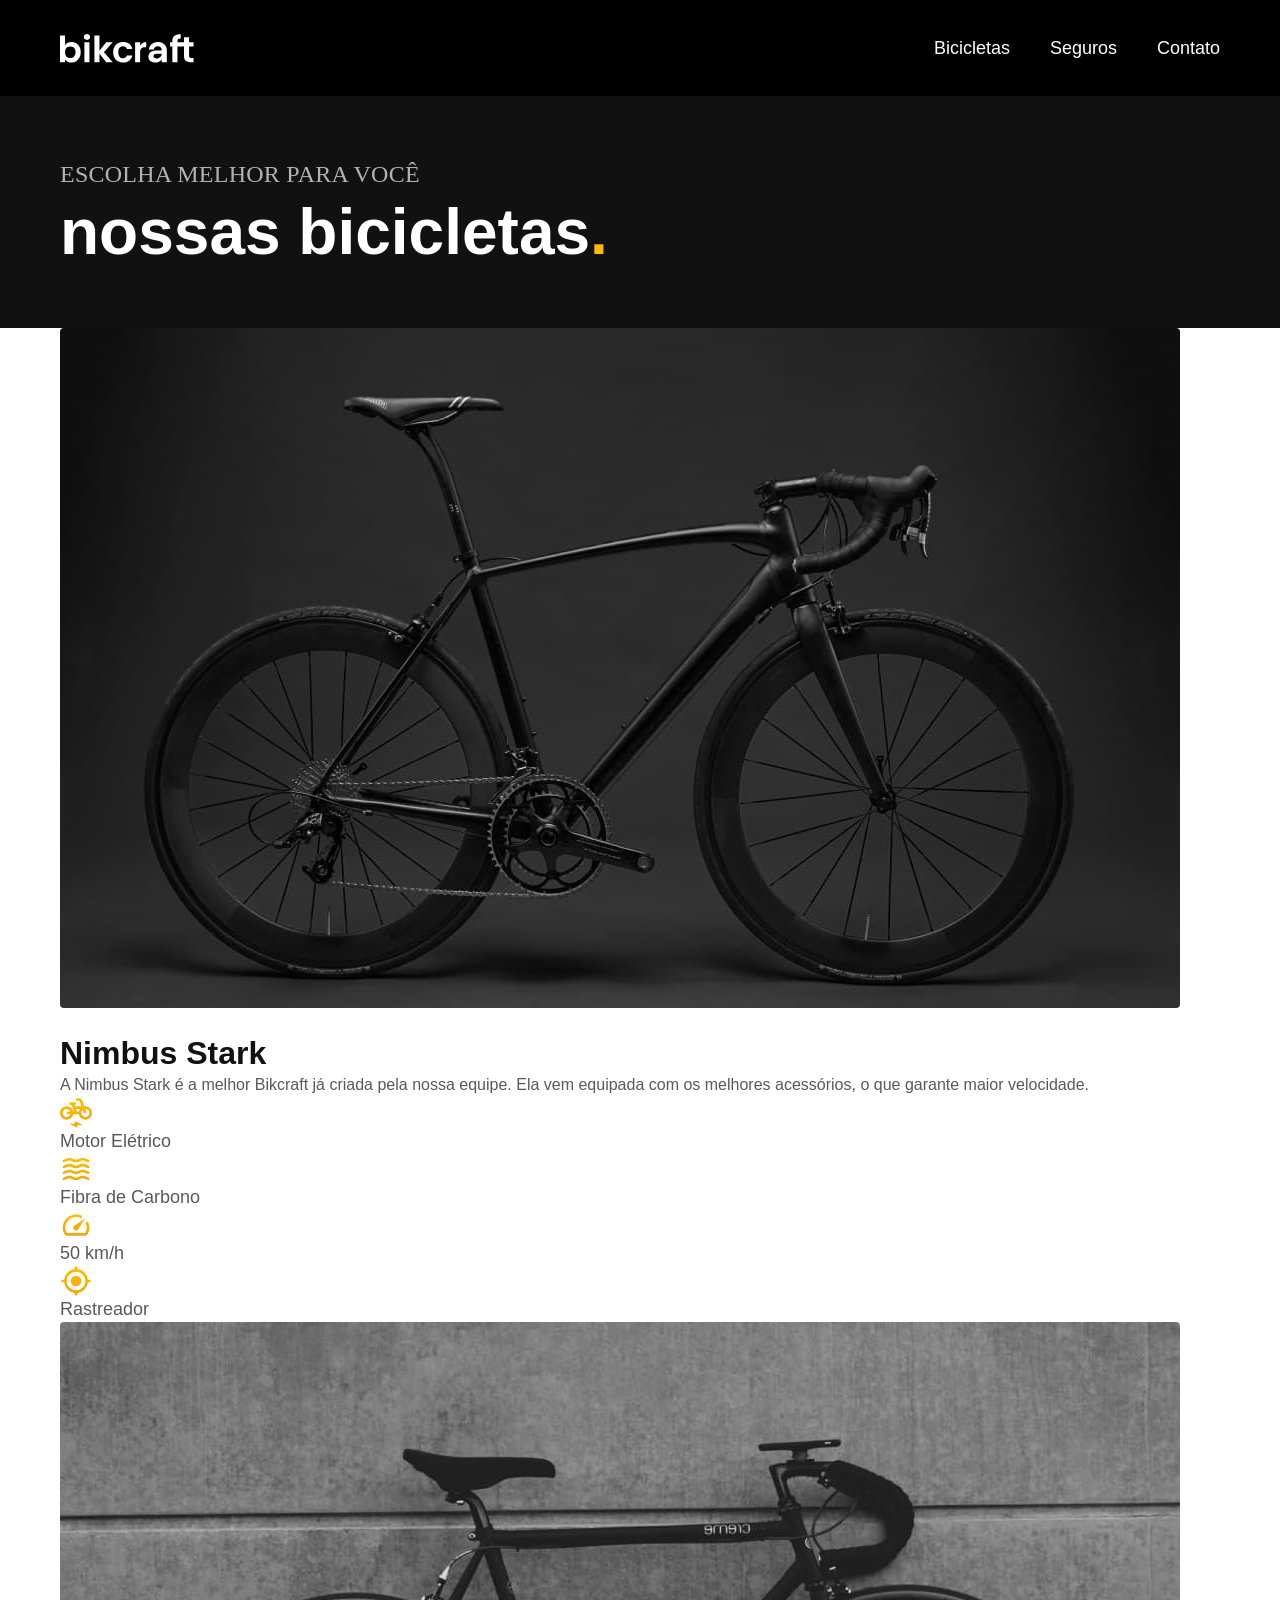
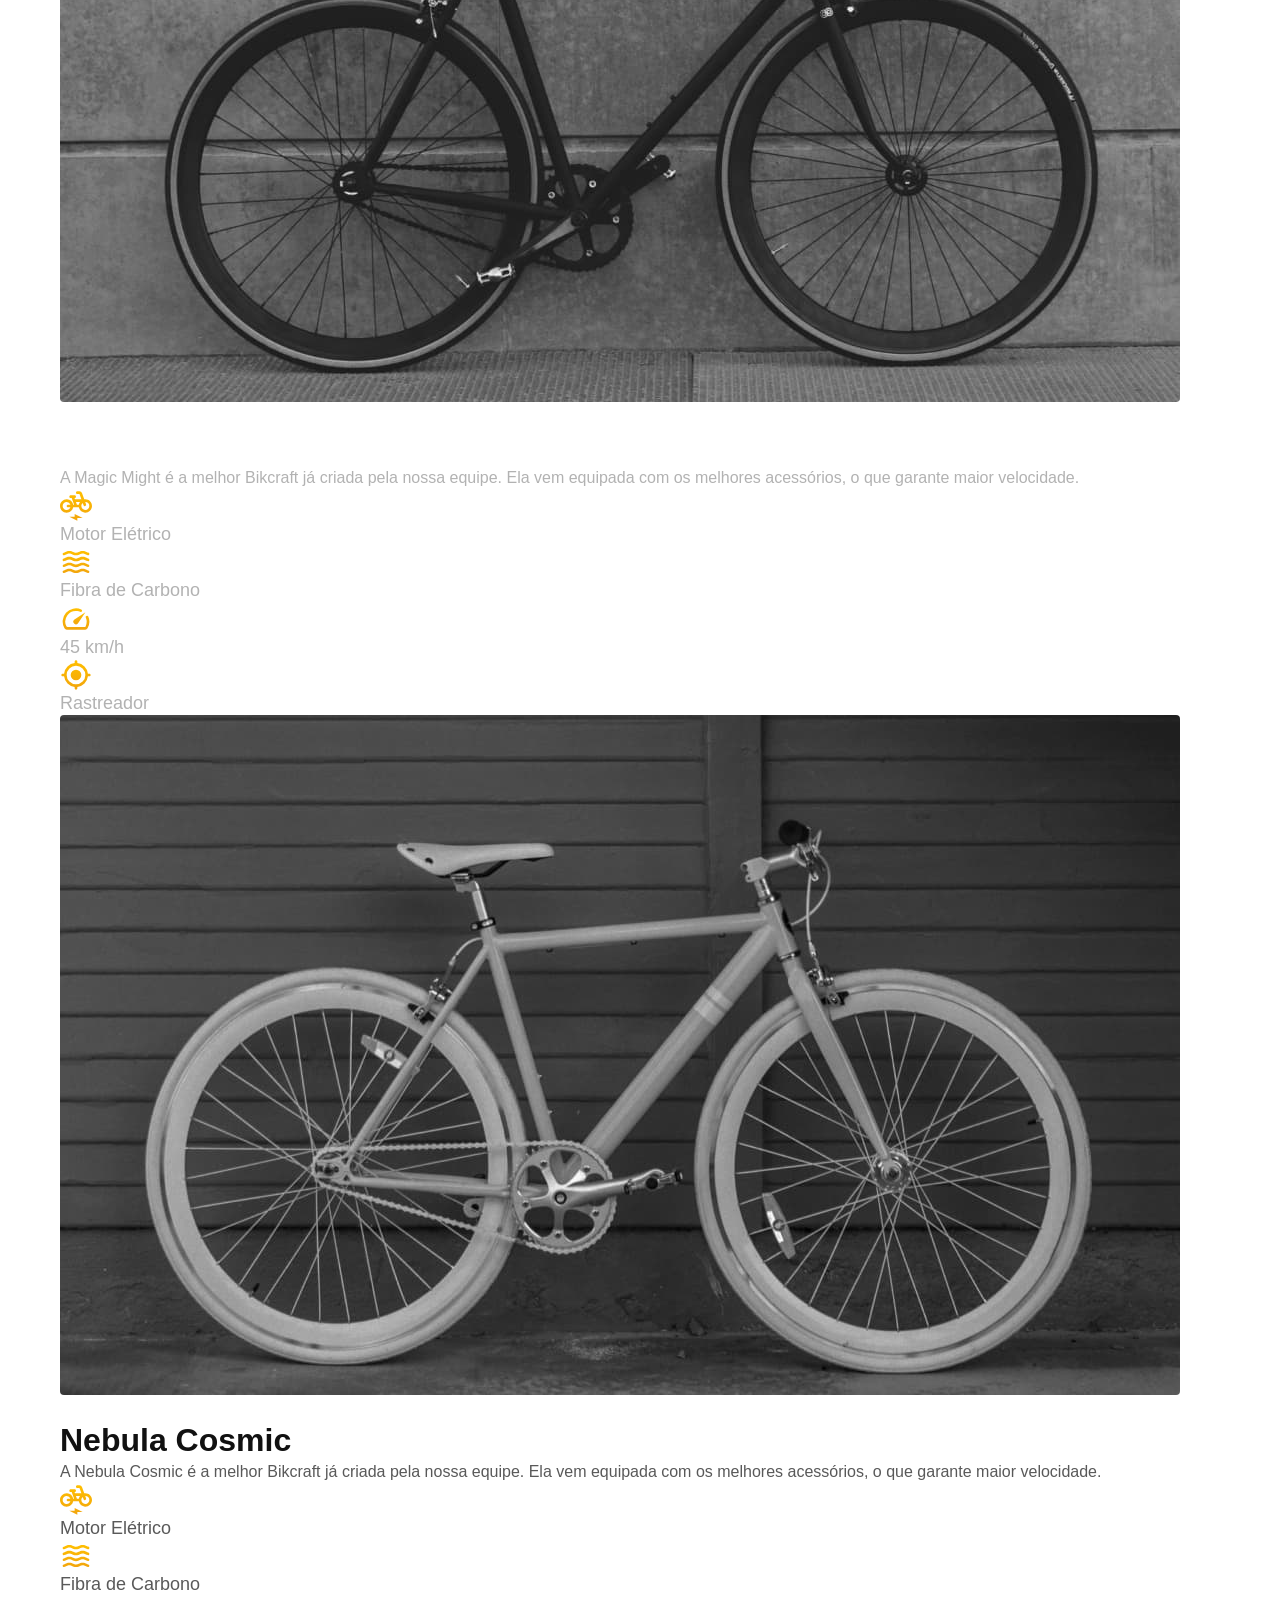
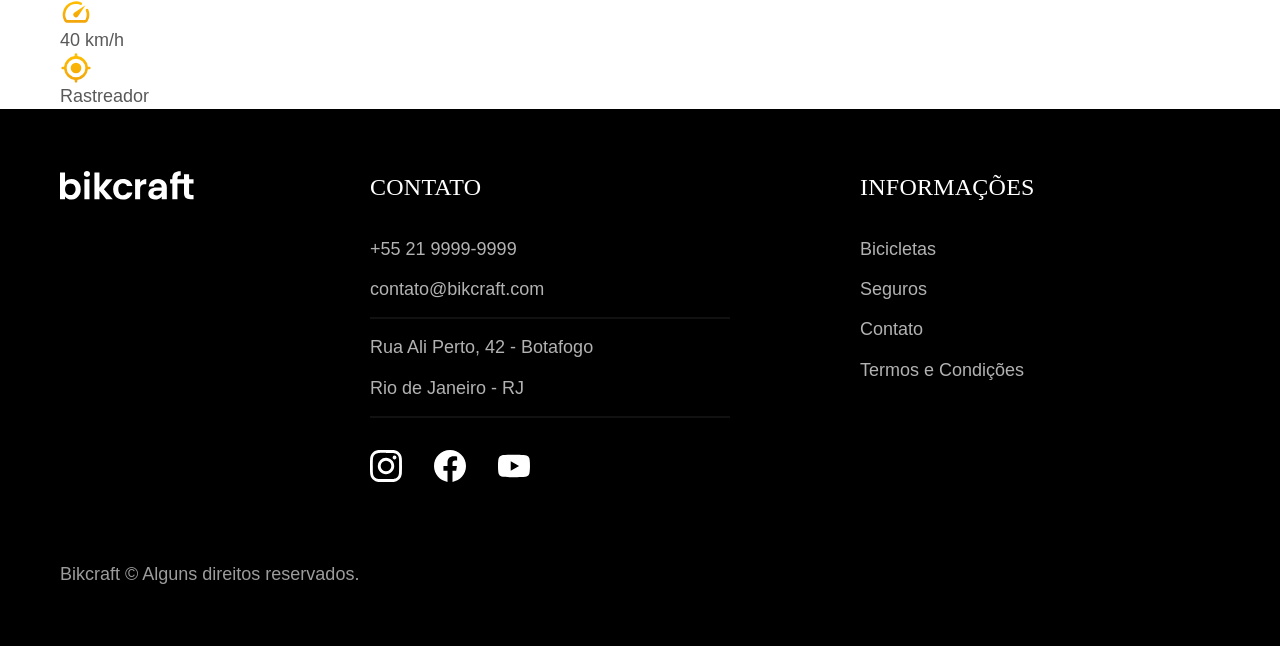
==== bicicletas.html @ 3b58ee76 "criando pagina de bicicletas" ====
<!DOCTYPE html>
<html lang="pt-br">

<head>
    <meta charset="UTF-8">
    <meta name="viewport" content="width=device-width, initial-scale=1.0">
    <title>Bicicletas| Bikcraft</title>
    <meta name="description" content="bicicleta">
    <link rel="stylesheet" href="./css/style.css">
    <!-- <link rel="preconnect" href="https://fonts.googleapis.com">
    <link rel="preconnect" href="https://fonts.gstatic.com" crossorigin>
    <link
        href="https://fonts.googleapis.com/css2?family=Poppins:wght@400;600&family=Roboto:wght@400;500&family=Merriweather:ital,wght@1,900&display=swap"
        rel="stylesheet"> -->
</head>

<body id="bicicletas">
    <header class="header-bg">
        <div class="header container">
            <a href="./">
                <img src="./img/bikcraft.svg" alt="Bikcraft">
            </a>
            <nav aria-label="primaria">
                <ul class="header-menu  font-1-m cor-0">
                    <li><a href="./bicicletas.html">Bicicletas</a></li>
                    <li><a href="./seguros.html">Seguros</a></li>
                    <li><a href="./contato.html">Contato</a></li>
                </ul>
            </nav>
        </div>
    </header>

    <main>
        <div class="titulo-bg">
            <div class="titulo container">
                <p class="font-2-l-b cor-5">Escolha melhor para você</p>
                <h1 class="font-1-xxl cor-0">nossas bicicletas<span class="cor-p1">.</span></h1>
            </div>
        </div>
        <div class="bicicletas-bg">
            <div class="bicicletas container">
                <div class="bicicletas-imagem">
                    <img src="./img/bicicletas/nimbus.jpg" alt="Bicicleta Preta">
                    <span class="font-2-m cor-0">R$ 4999</span>
                </div>
                <div class="bicicletas-conteudo">
                    <h2 class="font-1-xl">Nimbus Stark</h2>
                    <p class="font-2-s cor-8">A Nimbus Stark é a melhor Bikcraft já criada pela nossa equipe. Ela vem
                        equipada com os melhores acessórios, o que
                        garante maior velocidade.</p>
                    <ul class="font-1-m cor-8">
                        <li><img src="./img/icones/eletrica.svg" alt="">Motor Elétrico</li>
                        <li><img src="./img/icones/carbono.svg" alt="">Fibra de Carbono</li>
                        <li><img src="./img/icones/velocidade.svg" alt="">50 km/h</li>
                        <li><img src="./img/icones/rastreador.svg" alt="">Rastreador</li>
                    </ul>
                </div>
            </div>
        </div>

        <div class="bicicletas-bg">
            <div class="bicicletas container">
                <div class="bicicletas-imagem">
                    <img src="./img/bicicletas/magic.jpg" alt="Bicicleta Preta">
                    <span class="font-2-m cor-0">R$ 2499</span>
                </div>
                <div class="bicicletas-conteudo">
                    <h2 class="font-1-xl cor-0">Magic Might</h2>
                    <p class="font-2-s cor-5">A Magic Might é a melhor Bikcraft já criada pela nossa equipe. Ela vem
                        equipada com os melhores acessórios, o que garante maior velocidade.</p>
                    <ul class="font-1-m cor-5">
                        <li><img src="./img/icones/eletrica.svg" alt="">Motor Elétrico</li>
                        <li><img src="./img/icones/carbono.svg" alt="">Fibra de Carbono</li>
                        <li><img src="./img/icones/velocidade.svg" alt="">45 km/h</li>
                        <li><img src="./img/icones/rastreador.svg" alt="">Rastreador</li>
                    </ul>
                </div>
            </div>
        </div>

        <div class="bicicletas-bg">
            <div class="bicicletas container">
                <div class="bicicletas-imagem">
                    <img src="./img/bicicletas/nebula.jpg" alt="Bicicleta Preta">
                    <span class="font-2-m cor-0">R$ 3999</span>
                </div>
                <div class="bicicletas-conteudo">
                    <h2 class="font-1-xl">Nebula Cosmic</h2>
                    <p class="font-2-s cor-8">A Nebula Cosmic é a melhor Bikcraft já criada pela nossa equipe. Ela vem
                        equipada com os melhores acessórios, o que garante maior velocidade.</p>
                    <ul class="font-1-m cor-8">
                        <li><img src="./img/icones/eletrica.svg" alt="">Motor Elétrico</li>
                        <li><img src="./img/icones/carbono.svg" alt="">Fibra de Carbono</li>
                        <li><img src="./img/icones/velocidade.svg" alt="">40 km/h</li>
                        <li><img src="./img/icones/rastreador.svg" alt="">Rastreador</li>
                    </ul>
                </div>
            </div>
        </div>

    </main>

    <footer class="footer-bg">
        <div class="footer container">
            <img src="./img/bikcraft.svg" alt="bikcraft">
            <div class="footer-contato">
                <h3 class="font-2-l-b cor-0">Contato</h3>
                <ul class="font-2-m cor-5">
                    <li><a href="tel:+55 21 9999-9999">+55 21 9999-9999</a></li>
                    <li><a href="mailto:contato@bikcraft.com">contato@bikcraft.com</a></li>
                    <li>Rua Ali Perto, 42 - Botafogo</li>
                    <li>Rio de Janeiro - RJ</li>
                </ul>
                <div class="footer-redes">
                    <a href="./">
                        <img src="./img/redes/instagram.svg" alt="instagram">
                    </a>
                    <a href="./">
                        <img src="./img/redes/facebook.svg" alt="facebook">
                    </a>
                    <a href="./">
                        <img src="./img/redes/youtube.svg" alt="youtube">
                    </a>
                </div>
            </div>
            <div class="footer-informacoes">
                <h3 class="font-2-l-b cor-0">Informações</h3>
                <nav>
                    <ul class="font-1-m cor-5">
                        <li><a href="./bicicletas.html">Bicicletas</a></li>
                        <li><a href="./seguros.html">Seguros</a></li>
                        <li><a href="./contato.html">Contato</a></li>
                        <li><a href="./termos.html">Termos e Condições</a></li>
                    </ul>
                </nav>
            </div>
            <p class=" footer-copy  font-2-m cor-6">Bikcraft © Alguns direitos reservados.</p>
        </div>
    </footer>


</body>

</html>
---- css/style.css ----
@import './global/header.css';
@import './global/global.css';
@import './global/footer.css';
@import './home/introducao.css';
@import './utilidades/componentes.css';
@import './utilidades/tipografia.css';
@import './utilidades/cores.css';
@import './bicicletas/bicicletas-listas.css';
@import './bicicletas/bicicletas.css';
@import './home/tecnologia.css';
@import './home/parceiros.css';
@import './home/depoimento.css';
@import './seguros/seguros.css';
@import './termos/termos.css';
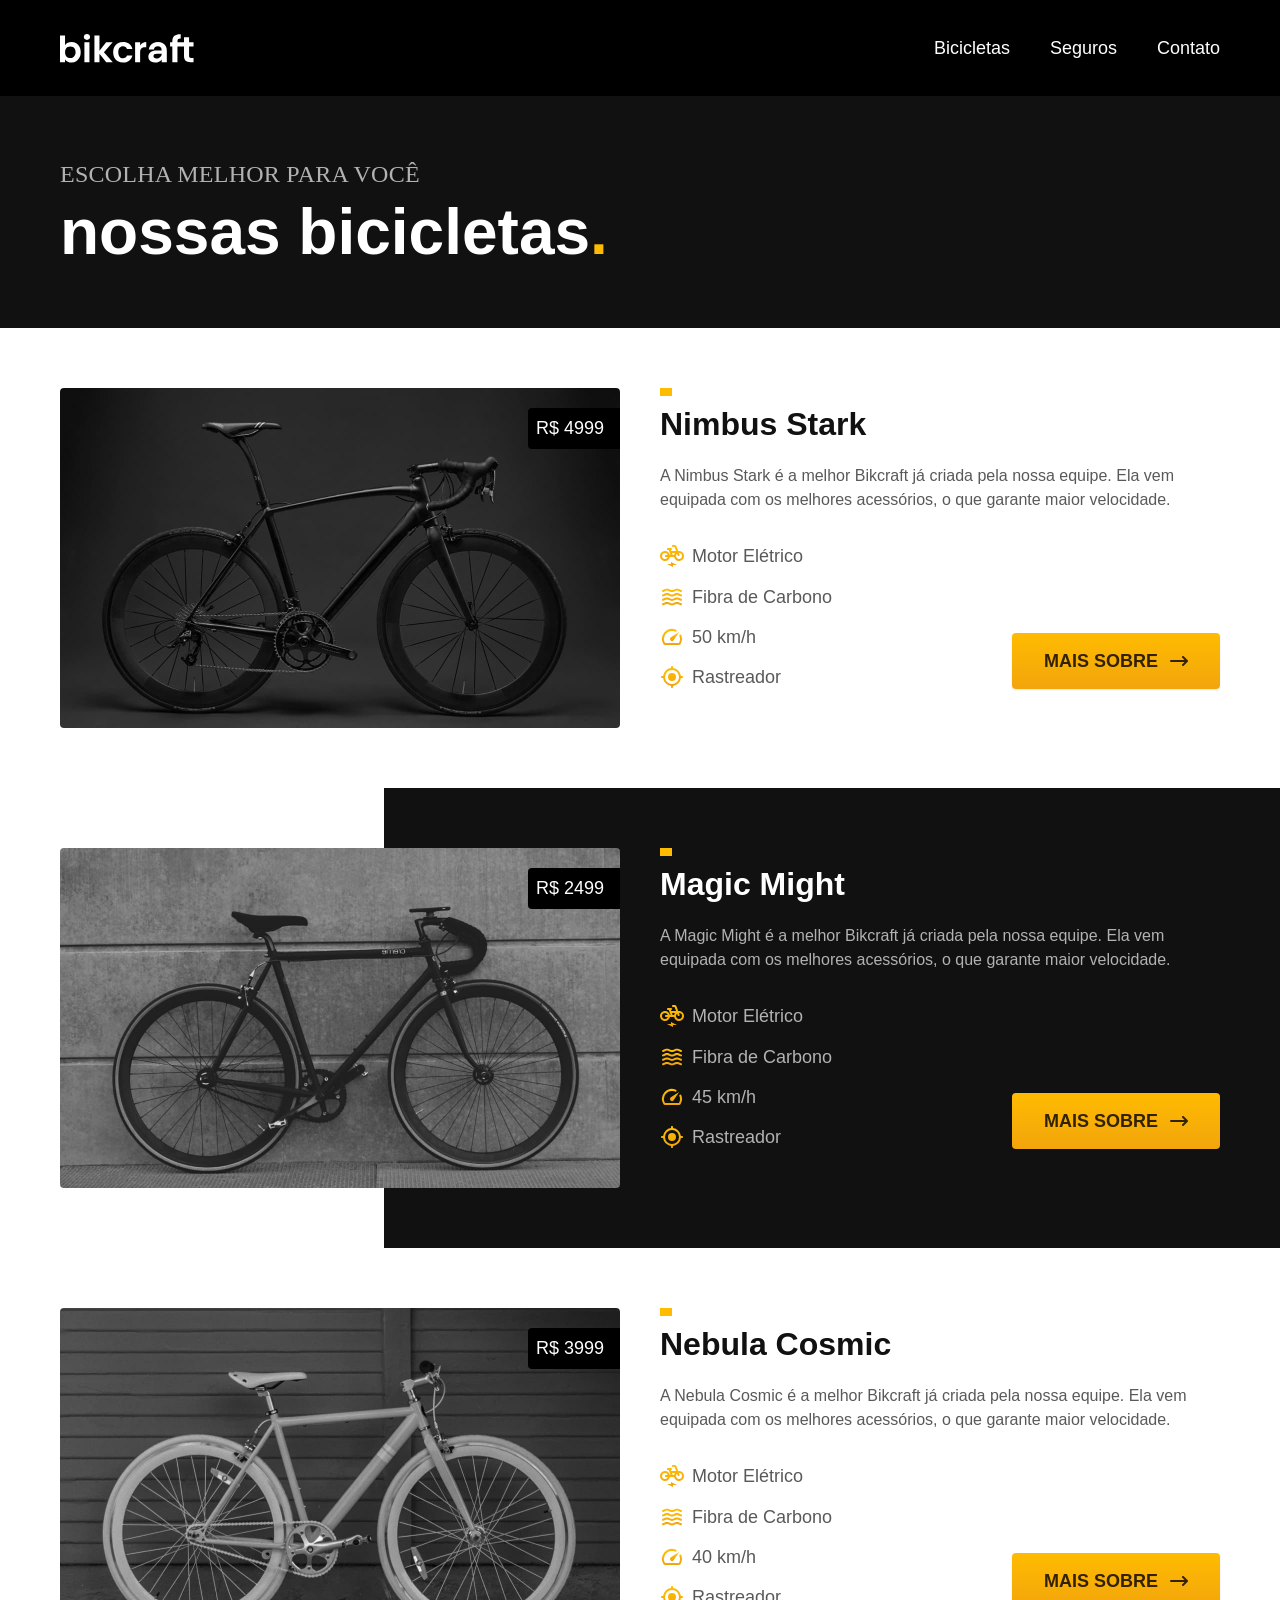
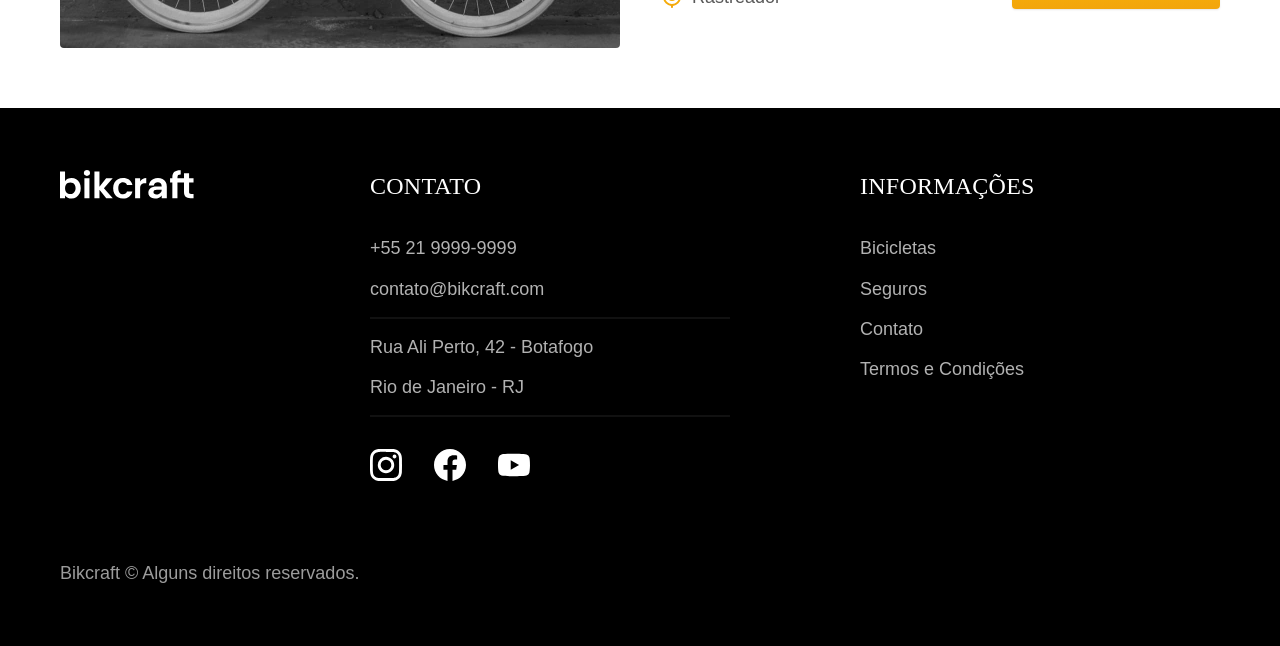
==== commit 5edae2cd: "criando pagina de cada bicicleta e pag de seguros" ====
--- a/bicicletas.html
+++ b/bicicletas.html
@@ -37,24 +37,23 @@
                 <h1 class="font-1-xxl cor-0">nossas bicicletas<span class="cor-p1">.</span></h1>
             </div>
         </div>
-        <div class="bicicletas-bg">
-            <div class="bicicletas container">
-                <div class="bicicletas-imagem">
-                    <img src="./img/bicicletas/nimbus.jpg" alt="Bicicleta Preta">
-                    <span class="font-2-m cor-0">R$ 4999</span>
-                </div>
-                <div class="bicicletas-conteudo">
-                    <h2 class="font-1-xl">Nimbus Stark</h2>
-                    <p class="font-2-s cor-8">A Nimbus Stark é a melhor Bikcraft já criada pela nossa equipe. Ela vem
-                        equipada com os melhores acessórios, o que
-                        garante maior velocidade.</p>
-                    <ul class="font-1-m cor-8">
-                        <li><img src="./img/icones/eletrica.svg" alt="">Motor Elétrico</li>
-                        <li><img src="./img/icones/carbono.svg" alt="">Fibra de Carbono</li>
-                        <li><img src="./img/icones/velocidade.svg" alt="">50 km/h</li>
-                        <li><img src="./img/icones/rastreador.svg" alt="">Rastreador</li>
-                    </ul>
-                </div>
+        <div class="bicicletas container">
+            <div class="bicicletas-imagem">
+                <img src="./img/bicicletas/nimbus.jpg" alt="Bicicleta Preta">
+                <span class="font-2-m cor-0">R$ 4999</span>
+            </div>
+            <div class="bicicletas-conteudo">
+                <h2 class="font-1-xl">Nimbus Stark</h2>
+                <p class="font-2-s cor-8">A Nimbus Stark é a melhor Bikcraft já criada pela nossa equipe. Ela vem
+                    equipada com os melhores acessórios, o que
+                    garante maior velocidade.</p>
+                <ul class="font-1-m cor-8">
+                    <li><img src="./img/icones/eletrica.svg" alt="">Motor Elétrico</li>
+                    <li><img src="./img/icones/carbono.svg" alt="">Fibra de Carbono</li>
+                    <li><img src="./img/icones/velocidade.svg" alt="">50 km/h</li>
+                    <li><img src="./img/icones/rastreador.svg" alt="">Rastreador</li>
+                </ul>
+                <a class="botao seta" href="./bicicletas/nimbus.html">Mais Sobre</a>
             </div>
         </div>
 
@@ -74,30 +73,29 @@
                         <li><img src="./img/icones/velocidade.svg" alt="">45 km/h</li>
                         <li><img src="./img/icones/rastreador.svg" alt="">Rastreador</li>
                     </ul>
+                    <a class="botao seta" href="./bicicletas/magic.html">Mais Sobre</a>
                 </div>
             </div>
         </div>
 
-        <div class="bicicletas-bg">
-            <div class="bicicletas container">
-                <div class="bicicletas-imagem">
-                    <img src="./img/bicicletas/nebula.jpg" alt="Bicicleta Preta">
-                    <span class="font-2-m cor-0">R$ 3999</span>
-                </div>
-                <div class="bicicletas-conteudo">
-                    <h2 class="font-1-xl">Nebula Cosmic</h2>
-                    <p class="font-2-s cor-8">A Nebula Cosmic é a melhor Bikcraft já criada pela nossa equipe. Ela vem
-                        equipada com os melhores acessórios, o que garante maior velocidade.</p>
-                    <ul class="font-1-m cor-8">
-                        <li><img src="./img/icones/eletrica.svg" alt="">Motor Elétrico</li>
-                        <li><img src="./img/icones/carbono.svg" alt="">Fibra de Carbono</li>
-                        <li><img src="./img/icones/velocidade.svg" alt="">40 km/h</li>
-                        <li><img src="./img/icones/rastreador.svg" alt="">Rastreador</li>
-                    </ul>
-                </div>
+        <div class="bicicletas container">
+            <div class="bicicletas-imagem">
+                <img src="./img/bicicletas/nebula.jpg" alt="Bicicleta Preta">
+                <span class="font-2-m cor-0">R$ 3999</span>
+            </div>
+            <div class="bicicletas-conteudo">
+                <h2 class="font-1-xl">Nebula Cosmic</h2>
+                <p class="font-2-s cor-8">A Nebula Cosmic é a melhor Bikcraft já criada pela nossa equipe. Ela vem
+                    equipada com os melhores acessórios, o que garante maior velocidade.</p>
+                <ul class="font-1-m cor-8">
+                    <li><img src="./img/icones/eletrica.svg" alt="">Motor Elétrico</li>
+                    <li><img src="./img/icones/carbono.svg" alt="">Fibra de Carbono</li>
+                    <li><img src="./img/icones/velocidade.svg" alt="">40 km/h</li>
+                    <li><img src="./img/icones/rastreador.svg" alt="">Rastreador</li>
+                </ul>
+                <a class="botao seta" href="./bicicletas/nebula.html">Mais Sobre</a>
             </div>
         </div>
-
     </main>
 
     <footer class="footer-bg">
--- a/css/style.css
+++ b/css/style.css
@@ -12,3 +12,6 @@
 @import './home/depoimento.css';
 @import './seguros/seguros.css';
 @import './termos/termos.css';
+@import './seguros/vantagens.css';
+@import './seguros/perguntas.css';
+@import './bicicleta/bicicleta.css'
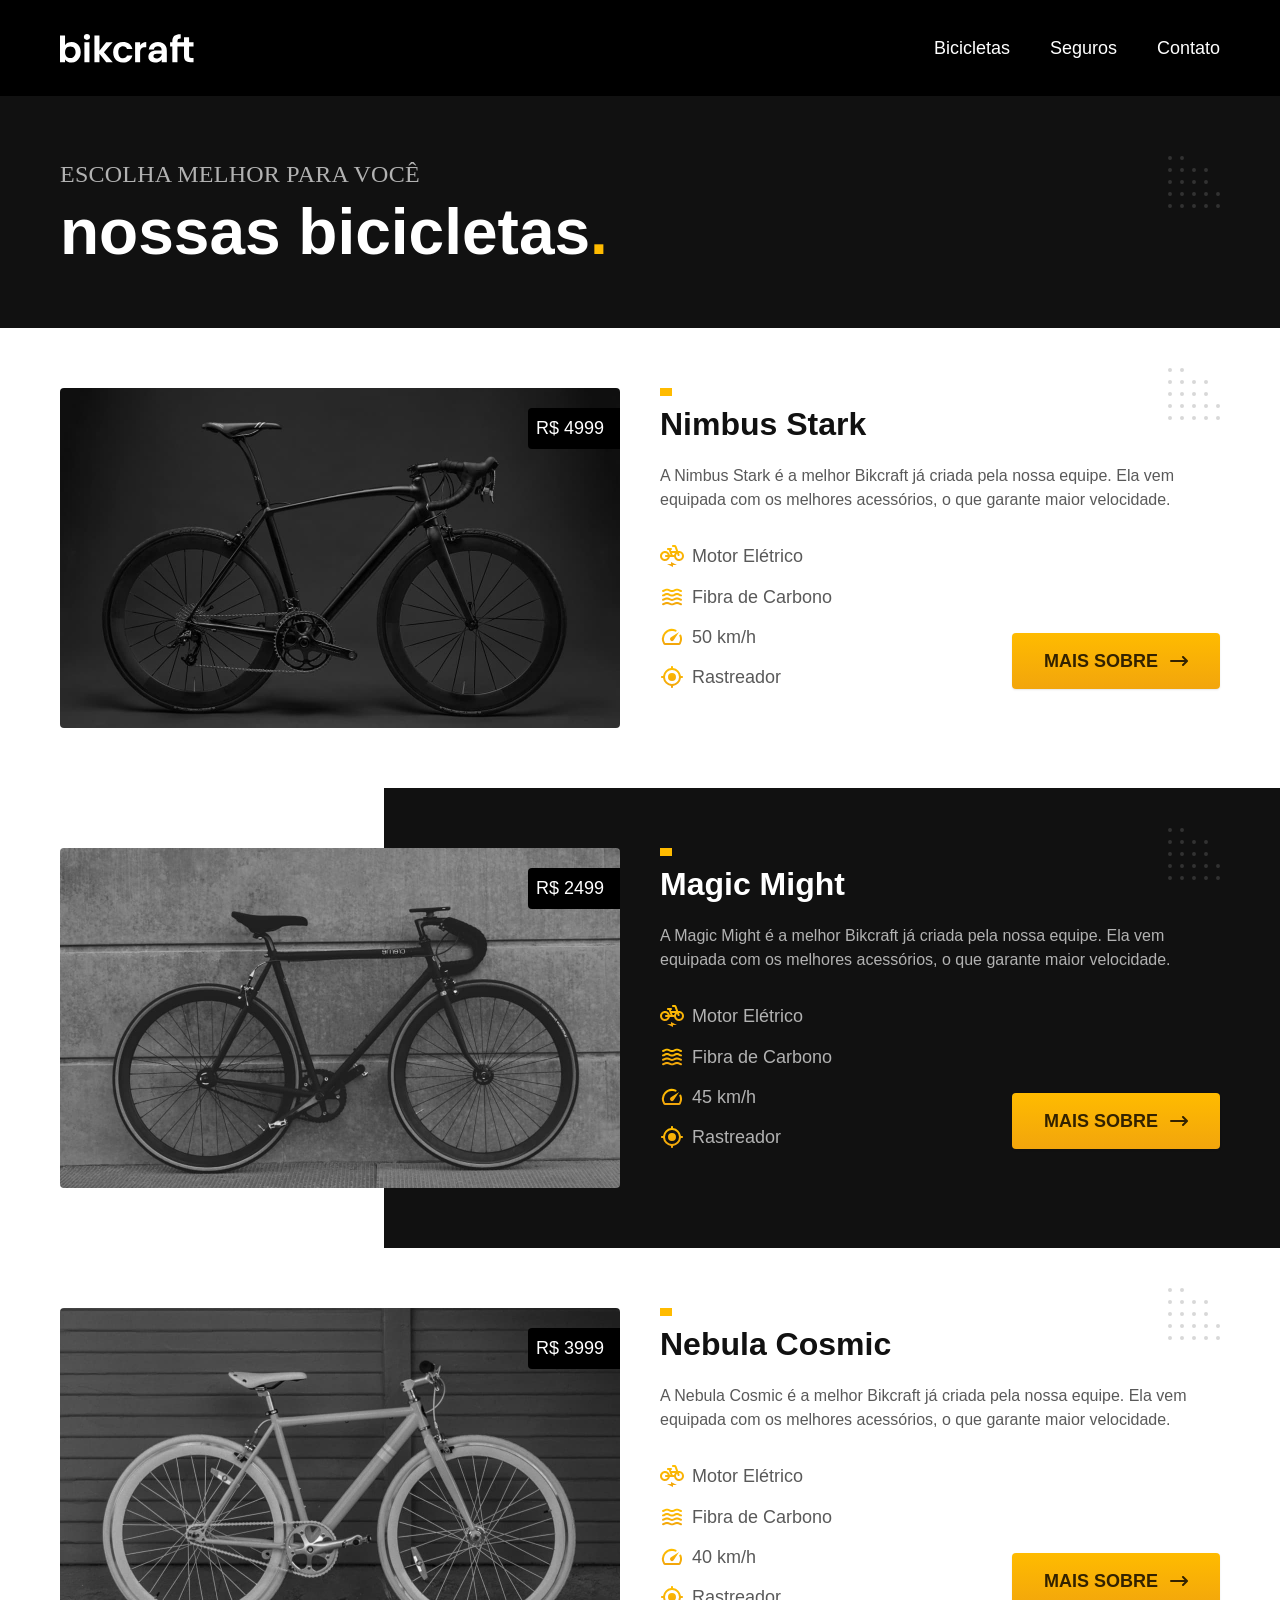
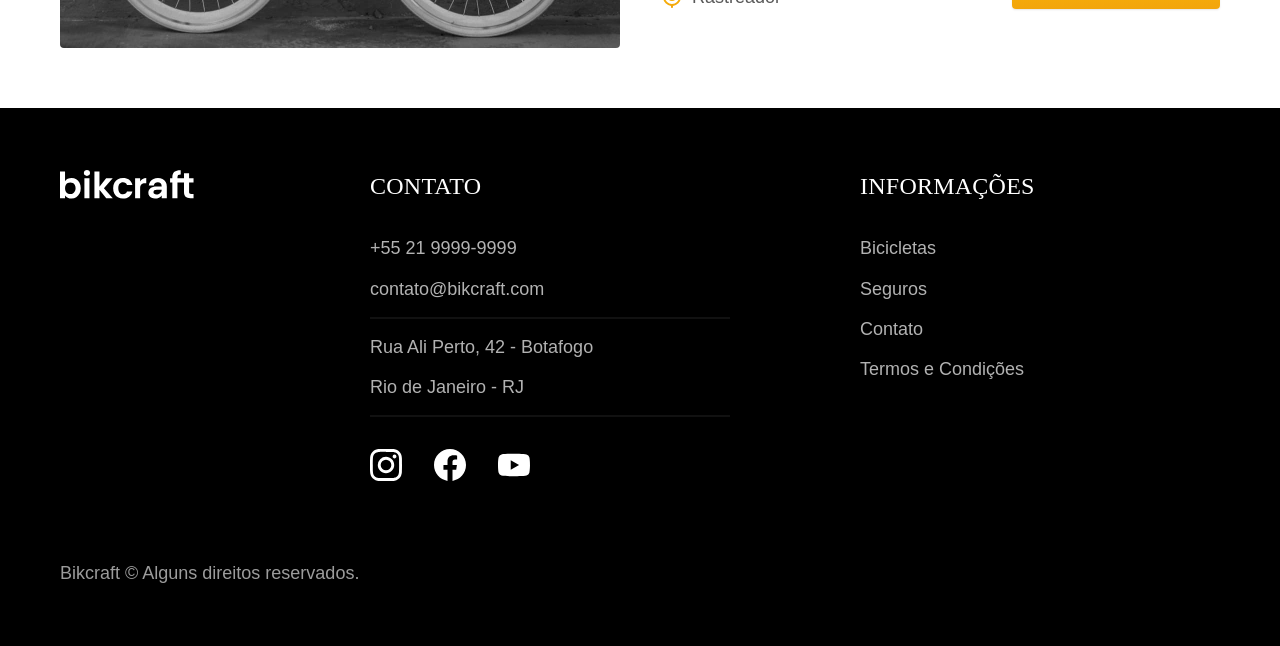
==== commit 335fb4a3: "otimizando e colocando algumas decorações no site" ====
--- a/bicicletas.html
+++ b/bicicletas.html
@@ -6,12 +6,8 @@
     <meta name="viewport" content="width=device-width, initial-scale=1.0">
     <title>Bicicletas| Bikcraft</title>
     <meta name="description" content="bicicleta">
-    <link rel="stylesheet" href="./css/style.css">
-    <!-- <link rel="preconnect" href="https://fonts.googleapis.com">
-    <link rel="preconnect" href="https://fonts.gstatic.com" crossorigin>
-    <link
-        href="https://fonts.googleapis.com/css2?family=Poppins:wght@400;600&family=Roboto:wght@400;500&family=Merriweather:ital,wght@1,900&display=swap"
-        rel="stylesheet"> -->
+    <link rel="preload" href="../css/style.css" as="style">
+    <link rel="stylesheet" href="../css/style.css">
 </head>
 
 <body id="bicicletas">
--- a/css/style.css
+++ b/css/style.css
@@ -1,17 +1,34 @@
+/* Global */
 @import './global/header.css';
 @import './global/global.css';
 @import './global/footer.css';
+/* Home */
 @import './home/introducao.css';
+@import './home/tecnologia.css';
+@import './home/parceiros.css';
+@import './home/depoimento.css';
+
+/* Ultilidades */
 @import './utilidades/componentes.css';
 @import './utilidades/tipografia.css';
 @import './utilidades/cores.css';
+@import './utilidades/formulario.css';
+
+/* Bicicletas */
 @import './bicicletas/bicicletas-listas.css';
 @import './bicicletas/bicicletas.css';
-@import './home/tecnologia.css';
-@import './home/parceiros.css';
-@import './home/depoimento.css';
+@import './bicicleta/bicicleta.css';
+@import './bicicleta/seguro.css';
+
+/* Seguros */
 @import './seguros/seguros.css';
-@import './termos/termos.css';
 @import './seguros/vantagens.css';
 @import './seguros/perguntas.css';
-@import './bicicleta/bicicleta.css'+
+/* Termos */
+@import './termos/termos.css';
+
+/* Contatos */
+@import './contato/contato.css';
+@import './contato/lojas.css';
+@import './orcamento/orcamento.css';
--- a/css/style.css
+++ b/css/style.css
@@ -1,17 +1,34 @@
+/* Global */
 @import './global/header.css';
 @import './global/global.css';
 @import './global/footer.css';
+/* Home */
 @import './home/introducao.css';
+@import './home/tecnologia.css';
+@import './home/parceiros.css';
+@import './home/depoimento.css';
+
+/* Ultilidades */
 @import './utilidades/componentes.css';
 @import './utilidades/tipografia.css';
 @import './utilidades/cores.css';
+@import './utilidades/formulario.css';
+
+/* Bicicletas */
 @import './bicicletas/bicicletas-listas.css';
 @import './bicicletas/bicicletas.css';
-@import './home/tecnologia.css';
-@import './home/parceiros.css';
-@import './home/depoimento.css';
+@import './bicicleta/bicicleta.css';
+@import './bicicleta/seguro.css';
+
+/* Seguros */
 @import './seguros/seguros.css';
-@import './termos/termos.css';
 @import './seguros/vantagens.css';
 @import './seguros/perguntas.css';
-@import './bicicleta/bicicleta.css'+
+/* Termos */
+@import './termos/termos.css';
+
+/* Contatos */
+@import './contato/contato.css';
+@import './contato/lojas.css';
+@import './orcamento/orcamento.css';
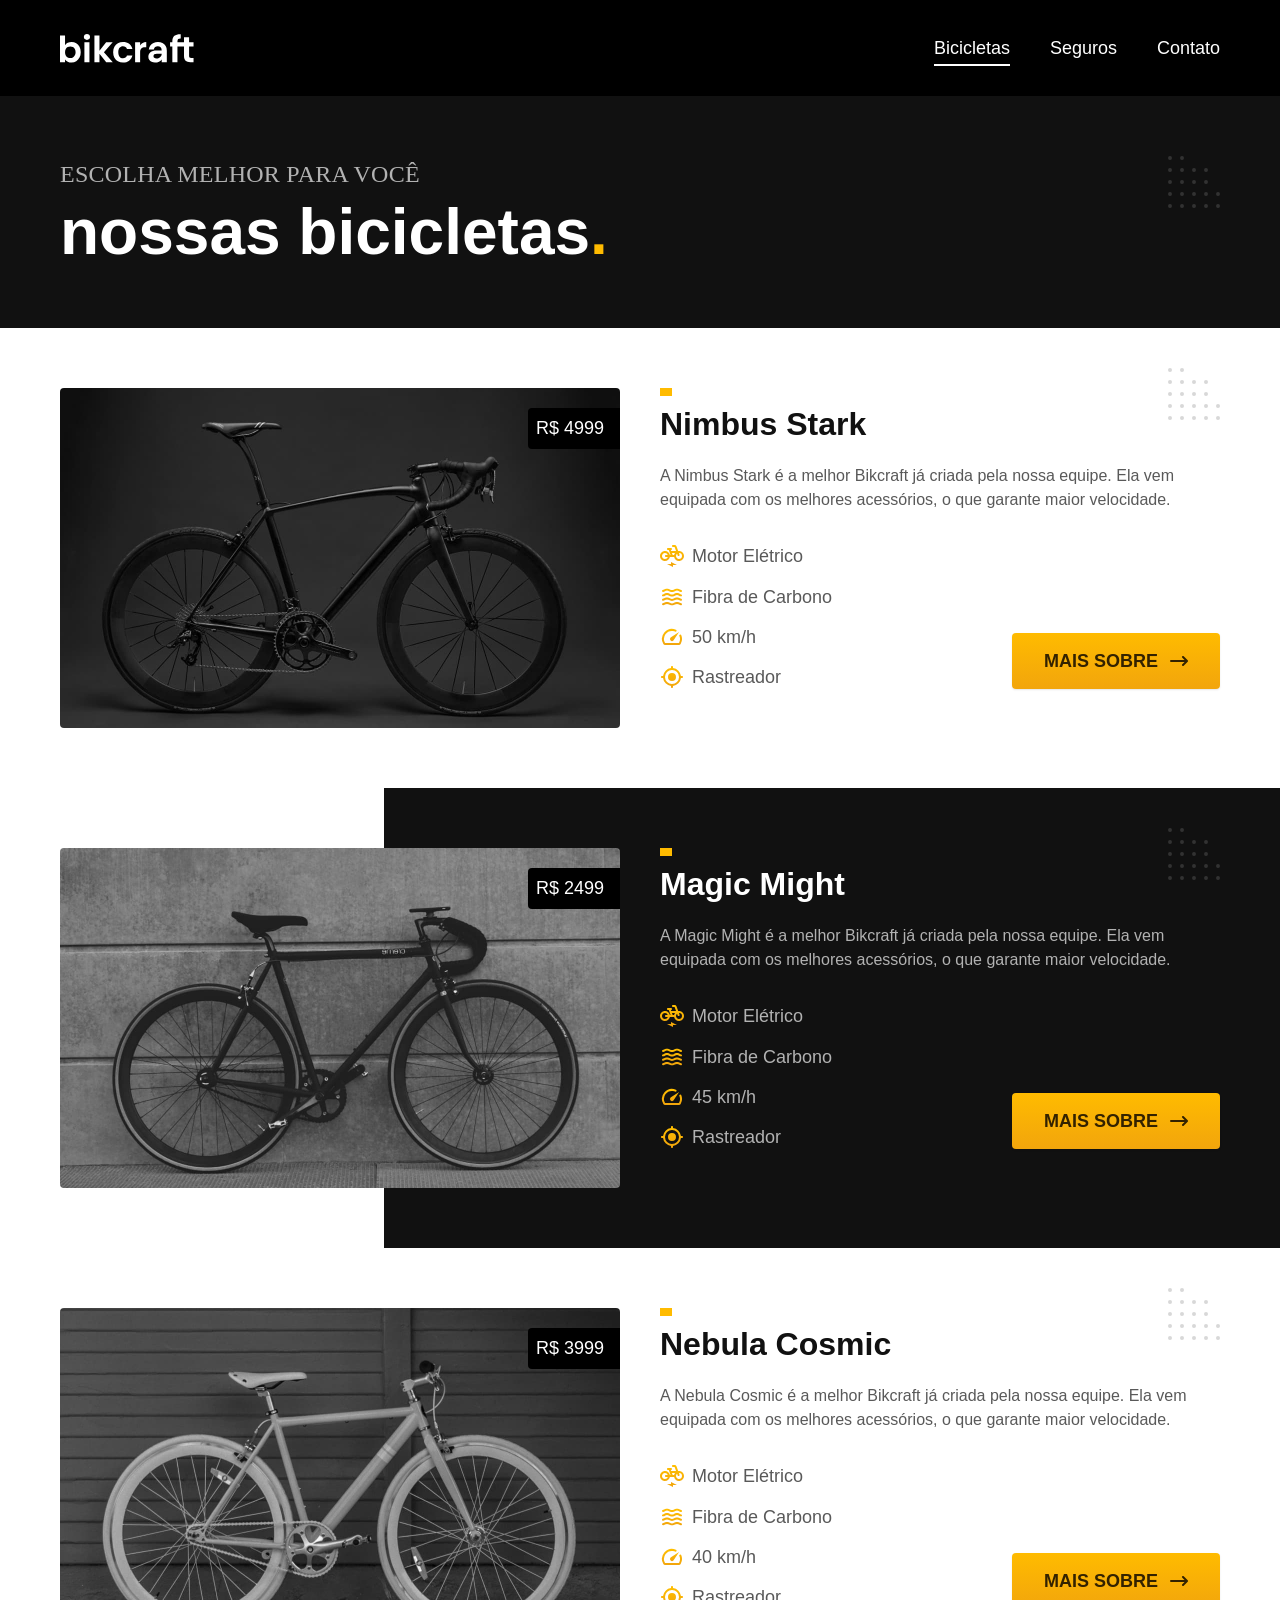
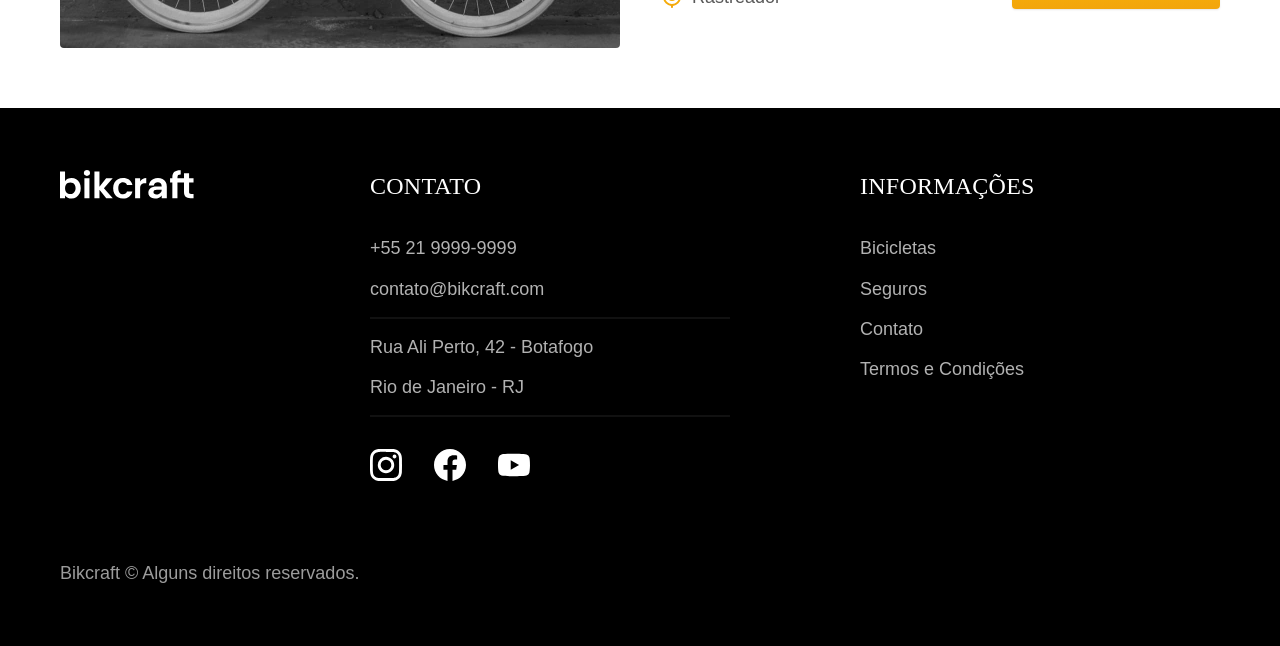
==== commit dc48d978: "criando menu ativo com js, add js no codigo" ====
--- a/bicicletas.html
+++ b/bicicletas.html
@@ -133,6 +133,7 @@
     </footer>
 
 
+    <script src="./js/script.js"></script>
 </body>
 
 </html>
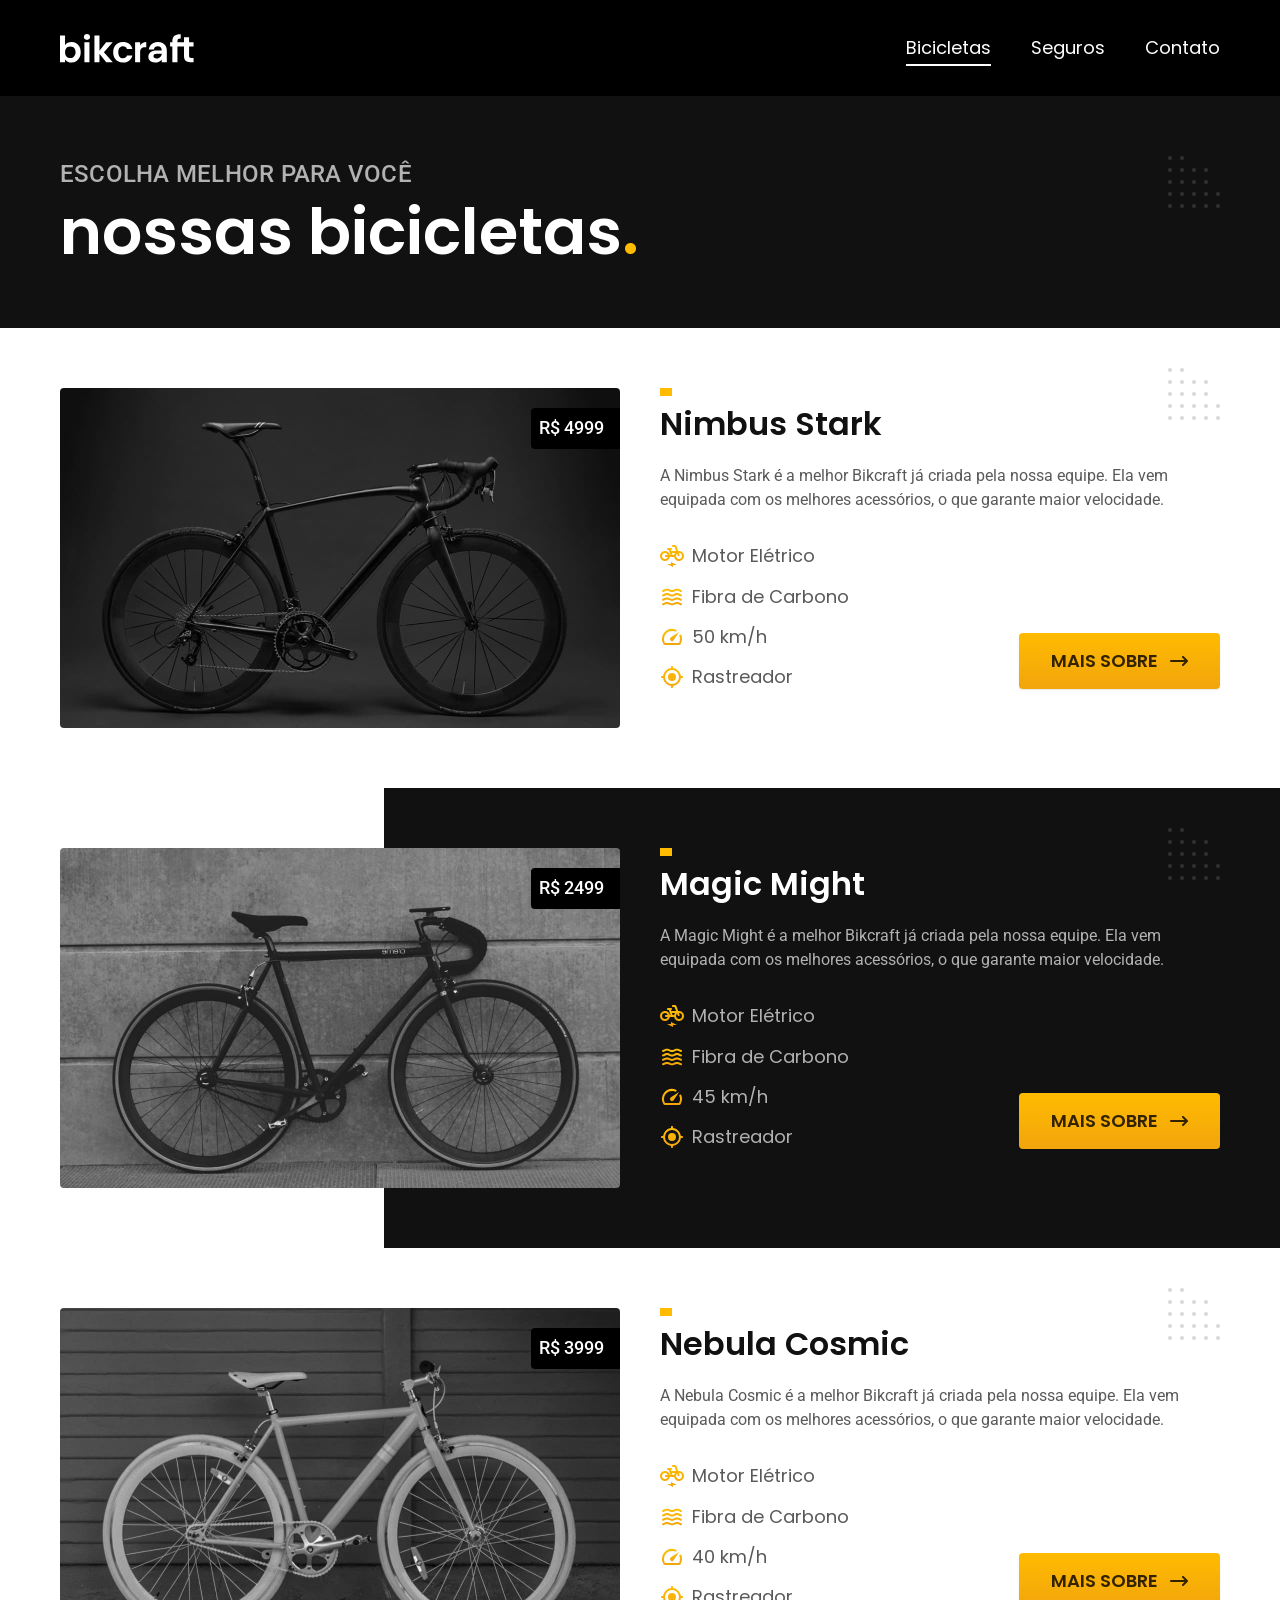
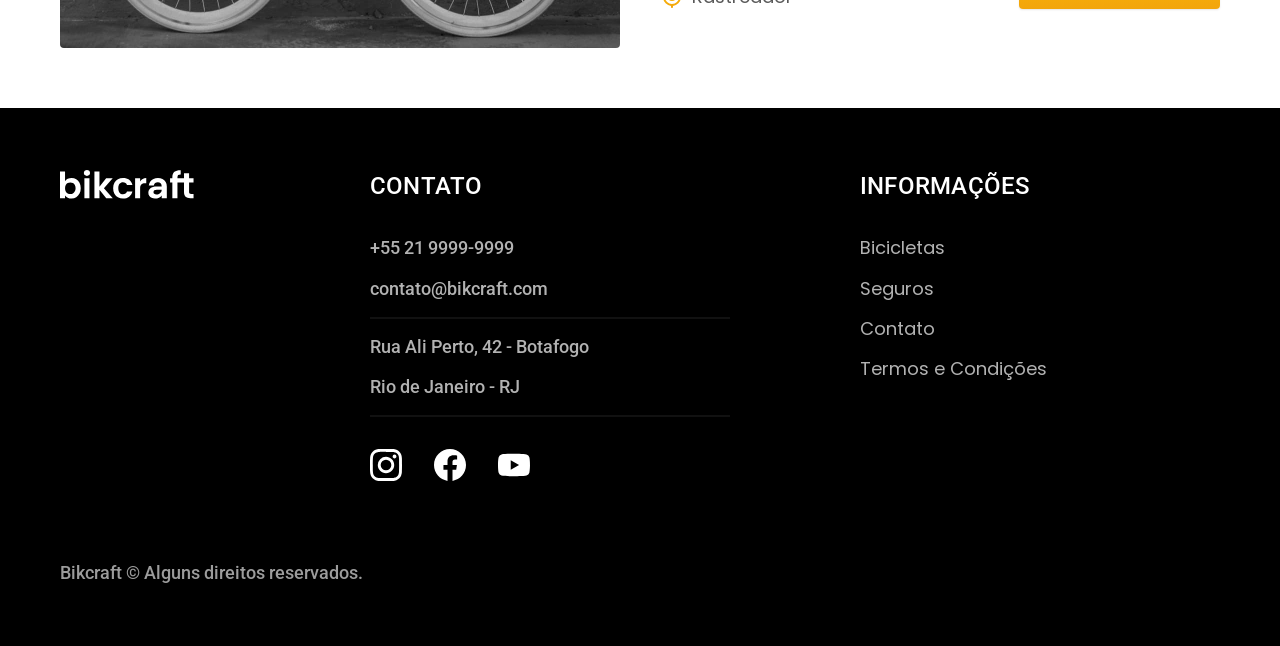
==== commit f8f09bf3: "adicionando as font" ====
--- a/bicicletas.html
+++ b/bicicletas.html
@@ -6,8 +6,15 @@
     <meta name="viewport" content="width=device-width, initial-scale=1.0">
     <title>Bicicletas| Bikcraft</title>
     <meta name="description" content="bicicleta">
-    <link rel="preload" href="../css/style.css" as="style">
-    <link rel="stylesheet" href="../css/style.css">
+    <link rel="preconnect" href="https://fonts.googleapis.com">
+    <link rel="preconnect" href="https://fonts.gstatic.com" crossorigin>
+    <link href="https://fonts.googleapis.com/css2?family=Poppins:wght@400;600&family=Roboto:wght@400;500&family=Merriweather:ital,wght@1,900&display=swap"rel="stylesheet">
+    <link rel="icon" href="./favicon.svg" type="image/svg+xml">
+    <link rel="preload" href="./css/style.css" as="style">
+    <link rel="stylesheet" href="./css/style.css">
+    <script>
+        document.documentElement.classList.add('js');
+    </script>
 </head>
 
 <body id="bicicletas">
--- a/css/style.css
+++ b/css/style.css
@@ -13,6 +13,7 @@
 @import './utilidades/tipografia.css';
 @import './utilidades/cores.css';
 @import './utilidades/formulario.css';
+@import './utilidades/plugins.css';
 
 /* Bicicletas */
 @import './bicicletas/bicicletas-listas.css';
--- a/css/style.css
+++ b/css/style.css
@@ -13,6 +13,7 @@
 @import './utilidades/tipografia.css';
 @import './utilidades/cores.css';
 @import './utilidades/formulario.css';
+@import './utilidades/plugins.css';
 
 /* Bicicletas */
 @import './bicicletas/bicicletas-listas.css';
